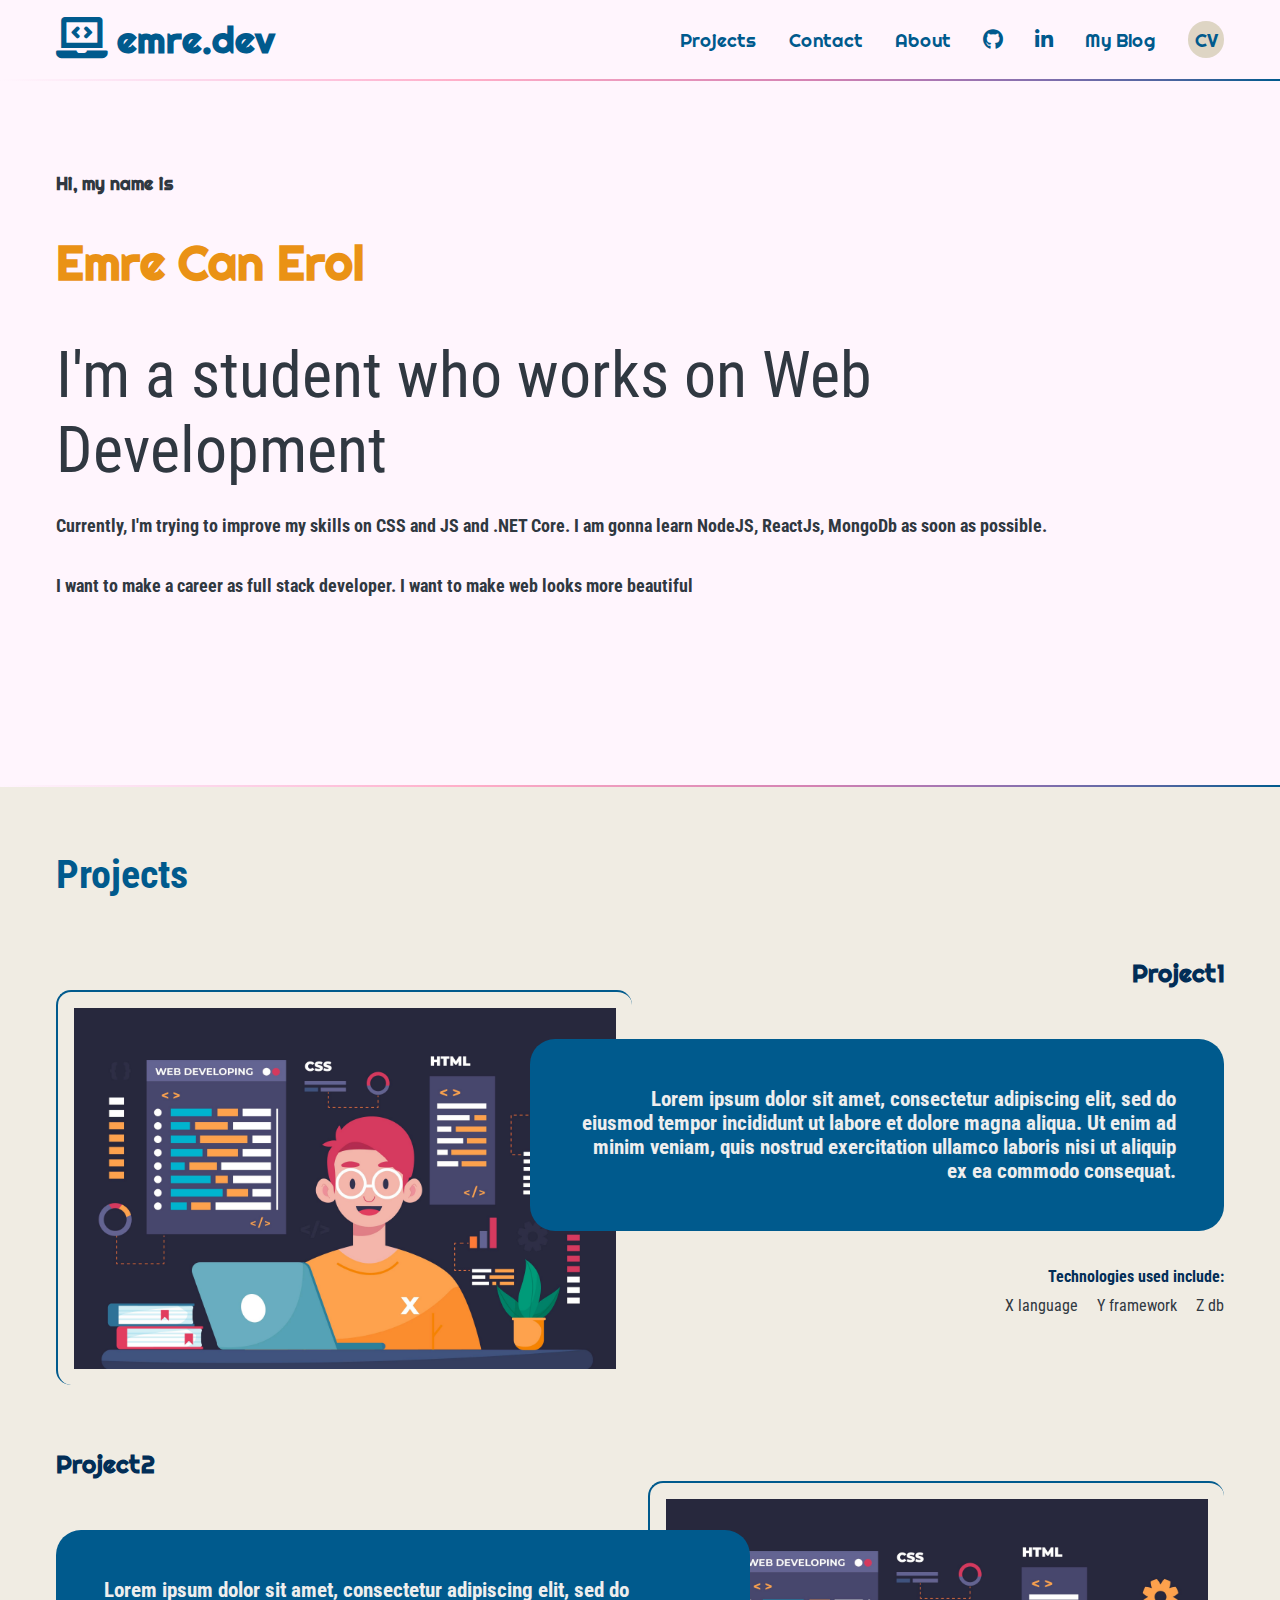
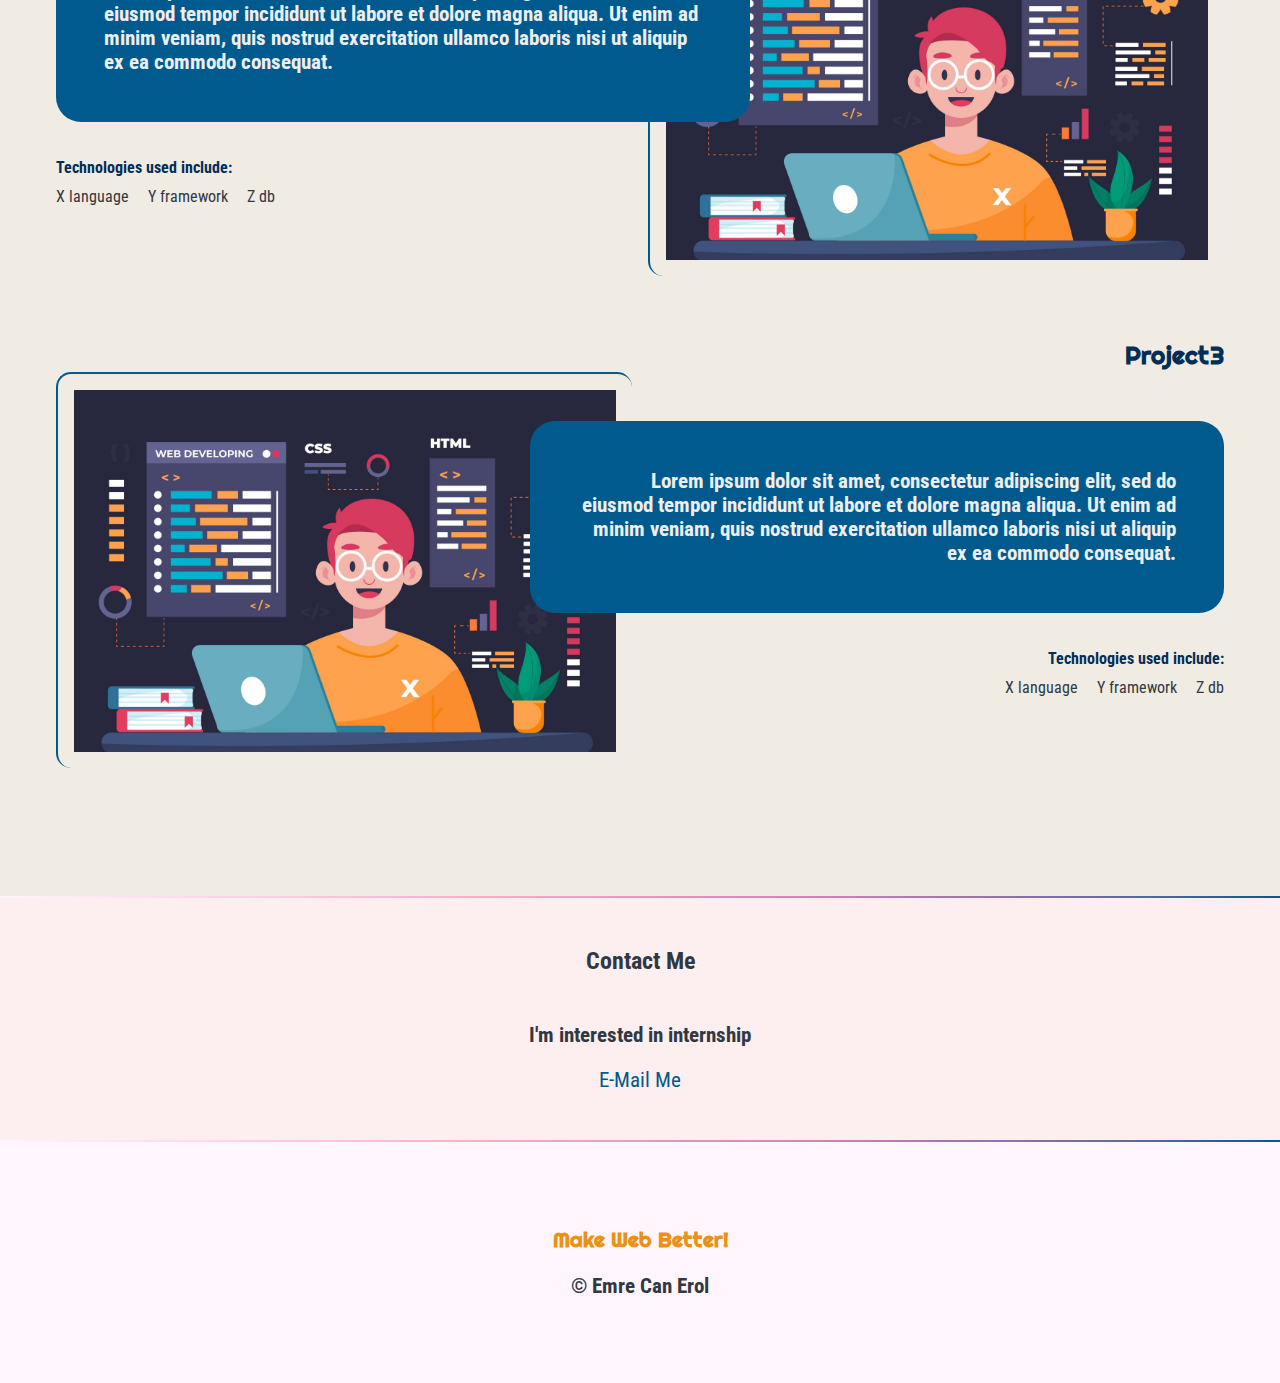
==== index.html @ 55ffd128 "a" ====
<!DOCTYPE html>
<html lang="en">
<head>
    <meta charset="UTF-8">
    <meta http-equiv="X-UA-Compatible" content="IE=edge">
    <meta name="viewport" content="width=device-width, initial-scale=1.0">
    <link rel="preconnect" href="https://fonts.googleapis.com">
    <link rel="preconnect" href="https://fonts.gstatic.com" crossorigin>
    <link href="https://fonts.googleapis.com/css2?family=Righteous&family=Roboto+Condensed:wght@300&display=swap" rel="stylesheet">
    <link rel="stylesheet" href="https://use.fontawesome.com/releases/v5.15.4/css/all.css">
    <link rel="stylesheet" href="./css/style.css">
    <title>emre.dev</title>
</head>
<body>
    <nav>
        <ul>
            <li>
                <h1>
                    <a href="index.html">
                        <span class="fas fa-laptop-code" aria-hidden="true"></span>
                        <span>emre.dev</span>
                    </a>
                </h1>
            </li> 
            <li><a href="#projects">Projects</a></li>
            <li><a href="#contact">Contact</a></li>
            <li><a href="about.html">About</a></li>
            
            <li><a href="https://github.com/emrerol" target="_blank"> <i class="fab fa-github"></i><span class="sr-only" aria-hidden="true">GitHub</span></a></li>
            
            <li><a href="https://www.linkedin.com/in/emre-can-erol-b62ba0173/" target="_blank"><i class="fab fa-linkedin-in"></i> <span class="sr-only" aria-hidden="true">LinkedIn</span></a></li>
            <li><a href="https://dev.to/emrerol" target="_blank">My Blog</a></li>

            <li><a href="" class="button">CV</a></li>
        </ul>
    </nav>
    <div class="gradient"></div>
    <section id="intro">
            <p class="name">Hi, my name is <span>Emre Can Erol</span></p>
            <h2>I'm a student who works on Web Development</h2>
            <p>Currently, I'm trying to improve my skills on CSS and JS and .NET Core. I am gonna learn NodeJS, ReactJs, MongoDb as soon as possible.
            </p>
            <p>I want to make a career as full stack developer. I want to make web looks more beautiful</p>
    </section>
    <div class="gradient"></div>
    <div class="project-section-div">
        <section id="projects">
            <h2>Projects</h2>
            <article > 
                <div class="text">
                    <h3>Project1</h3>
                    <p class="pbox">Lorem ipsum dolor sit amet, consectetur adipiscing elit, sed do eiusmod tempor incididunt ut labore et dolore magna aliqua. Ut enim ad minim veniam, quis nostrud exercitation ullamco laboris nisi ut aliquip ex ea commodo consequat.</p>
                    <h4>Technologies used include:</h4>
                    <ul>
                        <li>X language</li>
                        <li>Y framework</li>
                        <li>Z db</li>
                    </ul>
                </div>  
                <img class="project-img" src="./img/coderboy.jpg">
            </article>
            <article class="reverse">
                <div class="text">
                    <h3>Project2</h3>
                    <p class="pbox">Lorem ipsum dolor sit amet, consectetur adipiscing elit, sed do eiusmod tempor incididunt ut labore et dolore magna aliqua. Ut enim ad minim veniam, quis nostrud exercitation ullamco laboris nisi ut aliquip ex ea commodo consequat.</p>
                    <h4>Technologies used include:</h4>
                    <ul>
                        <li>X language</li>
                        <li>Y framework</li>
                        <li>Z db</li>
                    </ul>
                </div>  
                <img class="project-img" src="./img/coderboy.jpg">
            </article>
            <article>
                <div class="text">
                    <h3>Project3</h3>
                    <p class="pbox">Lorem ipsum dolor sit amet, consectetur adipiscing elit, sed do eiusmod tempor incididunt ut labore et dolore magna aliqua. Ut enim ad minim veniam, quis nostrud exercitation ullamco laboris nisi ut aliquip ex ea commodo consequat.</p>
                    <h4>Technologies used include:</h4>
                    <ul>
                        <li>X language</li>
                        <li>Y framework</li>
                        <li>Z db</li>
                    </ul>
                </div>
                <img class="project-img" src="./img/coderboy.jpg">
            </article>
        </section>
    </div>
    <div class="gradient"></div>
    <div class="contact-bgcolor">
        <section id="contact">
                <h3>Contact Me</h3>
                <p>I'm interested in internship</p>
                    <li><a href="mailto:erolemrecan@outlook.com" class="emailBtn">
                        <span >E-Mail Me</span>
                    </a></li>                    
        </section>
    </div>
</body>
<div class="gradient"></div>
<footer>
    <p class="ftrP">Make Web Better!</p>
    <p>&copy; Emre Can Erol</p>
</footer>
</html>
---- css/style.css ----
:root{
    --gray: #303841;
    --lightergray: #3A4750;
    --orange: #EA9215;
    --white:#EEEEEE;
    --whiterwhite : #FFF5FD;
    --pink: #FF96AD;
    --blue:#005A8D;
    --darkblue: #022E57;
    --beige: #DED5C4;
    --lightyellow:#FFF1BC;
    --lighterblue: #7986C7;
    --projectsclr:#F0ECE3;
    --righteous: 'Righteous', cursive;
    --roboto: 'Roboto Condensed', sans-serif;
    --font-size: 1.3rem;
}

*::selection{
    color: var(--orange);
}

html{
    box-sizing: border-box;
}

*,
*::before,
*::after{
    box-sizing: inherit;
}


body{
    padding: 0;
    margin: 0;
    font-family: var(--roboto);
    background-color: var(--whiterwhite);
    font-size: var(--font-size);
    color: var(--gray);
}

h1, h2, h3{
    margin: 0;
}

p{
    font-weight: 700;
}

h4{
    padding-top: 15px;
}

/*intro section*/

#intro{
    padding: 4rem 10rem 10rem 1rem;
    max-width: 1200px;
    margin: 0 auto;
}

#intro p{
    font-size: 1.1rem;
    line-height: 2.4;
}

#intro .name{
    font-family: var(--righteous);
}

.name span{
    color: var(--orange) ;
    font-size: 3rem;
    font-family: var(--righteous);
    display: block;
}

#intro h2{
    font-size: 4rem;
    font-weight: normal;
}

/* NavBar */

nav{
    font-family: var(--righteous);
    font-size:90%; 
    padding: 1rem;
    
}



nav li .navName {
    font-family: var(--righteous);
    color: var(--blue);

}

nav ul {
    list-style-type: none;
    padding: 0;
    margin: 0;
    display: flex;
    flex-flow: row wrap;
    justify-content:center;
    align-items:center;
    gap: 2rem;
}

nav li:first-child{
    flex-basis: 100%;
    text-align: center;  
}

nav [class*="fa-"]{
    color: var(--blue);
    font-size: 110%;
}

nav a {
    color: var(--blue);
    text-decoration: none;
    display: block;
}

nav a:hover,
nav [class*="fa-"]:hover{
    color: var(--pink);
}

.button {
    background-color: var(--beige);
    padding: 0.4rem;
    border-radius: 50px;
}

.button:hover{
    background-color: var(--blue);
    color: var(--beige);
}

@media (min-width:850px){

    nav {
        max-width: 1200px;
        margin: 0 auto;
    }

    nav li:first-child{
        flex-basis: auto;
        text-align: left;
        margin-right: auto;
    }



}

/* footer */

footer {
    text-align: center;
    padding: 4rem 0;
}

footer ul{
    list-style-type:none;
    padding: 0;
    margin: 3rem 0;
    display: flex;
    flex-flow: row wrap;
    justify-content: center;
    gap: 2rem;
    font-size: 1.5rem;
}

footer [class*="fa-"]{
    color: var(--blue);
    font-size: 110%;
}

footer a {
    color: var(--blue);
    text-decoration: none;
    display: block;
}

footer a:hover,
footer [class*="fa-"]:hover{
    color: var(--pink);
}

.ftrP {
    color: var(--orange);
    font-family: var(--righteous);
}

/*Projects*/

.project-section-div{
    background-color: var(--projectsclr);
}

.project-img{
    width: 100%;
    margin: 2rem 0 4rem 0;
    border-radius: 15px;
    border-left: 2px solid var(--blue);
    border-top: 2px solid var(--blue);
    padding: 1rem;
}

#projects{
    padding: 4rem 1rem;
}

#projects h2 {
    color: var(--blue);
    font-size: 2.5rem;
    margin-bottom: calc(2.5rem * 1.5);
}

#projects h3{
    color: var(--darkblue);
    font-family: var(--righteous);
}


#projects h4{
    color: var(--darkblue);
    font-size: 1rem;
    margin: 0;
}

.pbox{
    background-color:var(--blue);
    color: var(--white);
    padding: 3rem;
    margin-top: 50px;
    border-radius: 25px;
    font-size: 1.3rem;
}

#projects ul{
    list-style-type: none;
    padding: 0;
    margin: 0;
    display: flex;
    flex-flow: row wrap;
    justify-content: flex-start;
    gap: 1.2rem;
    font-size: 1rem;
}

@media (min-width:550px){
    article{
        display: grid;
        grid-template-columns: repeat(10,1fr);
        gap: 1rem;
    }

    #projects{
        max-width: 1200px;
        margin: 0 auto;
    }

    .project-img{
        grid-column: 1/6;
        grid-row: 1/2;
    }
    .text{
        grid-column: 5/11;
        grid-row:1/2;
        order: 2;
        text-align: right;
    }

    #projects ul {
        justify-content: flex-end;
        padding-top: 10px;
    }

    #projects .reverse .text{
        grid-column: 1/7;
        order: 2;
        text-align: left;
        
    }

    .reverse .project-img{
        width: 100%;
        margin: 2rem 0 4rem 0;
        border-radius: 15px;
        border-left: 2px solid var(--blue);
        border-top: 2px solid var(--blue);
        padding: 1rem;
        grid-column: 6/11;
        grid-row: 1/2;
    }

    #projects .reverse ul{
        justify-content: flex-start;
    }

    
}






/* Contact */

.contact-bgcolor{
    background-color:#FDEFEF;
}

.gradient{
    background-image: linear-gradient(to left, #005a8d, #4f65a0, #806ead, #ac77b3, #d482b3, #e390b9, #f19fc0, #ffaec8, #fec0da, #fdd2e8, #fde4f4, #fff5fd);
    height: 2px;
}

#contact {
    text-align: center;
    width: 400px;
    margin: 0 auto;
    padding: 3rem 0;
    
}

#contact p{
    margin-top: 3rem;
}

#contact li{
    list-style-type: none;
}

#contact a{
    color: var(--blue);
    text-align: center;
    text-decoration: none;

}

#contact a:hover{
    list-style-type: none;
    color: var(--lighterblue)
}
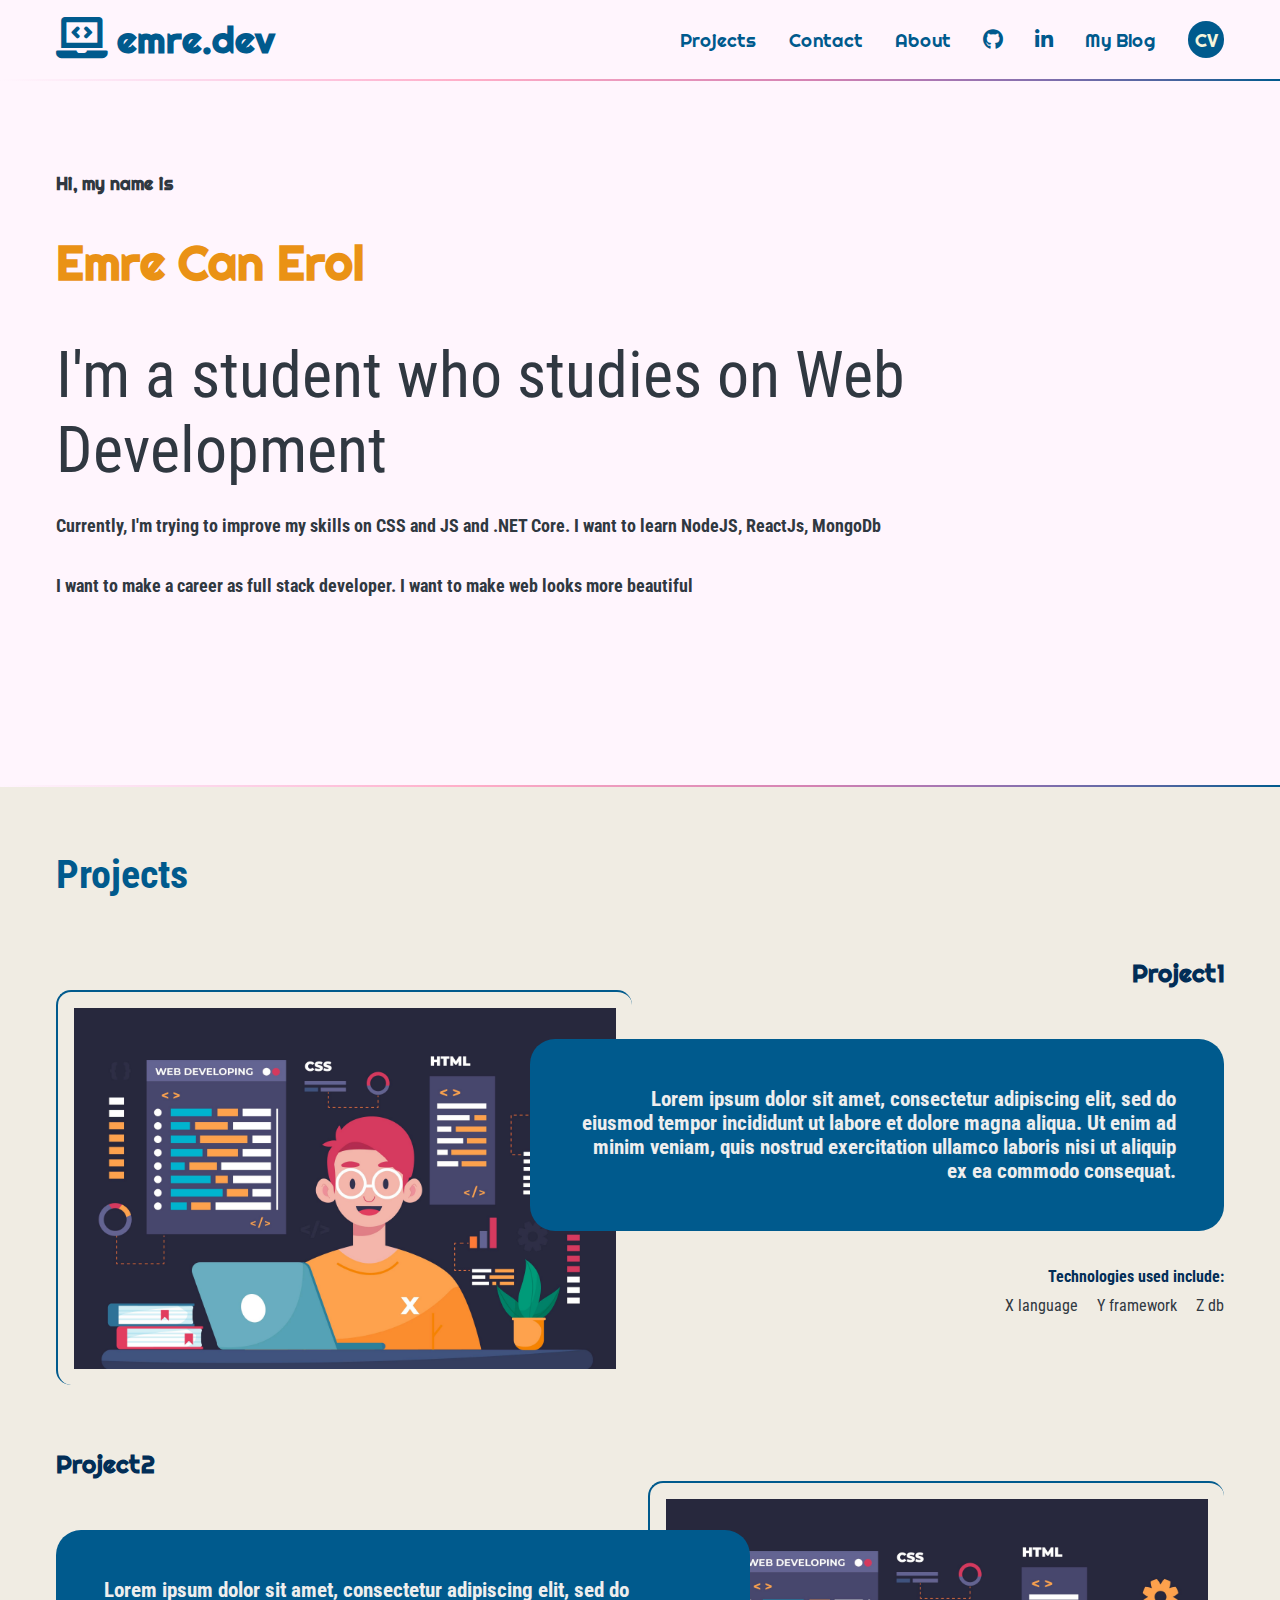
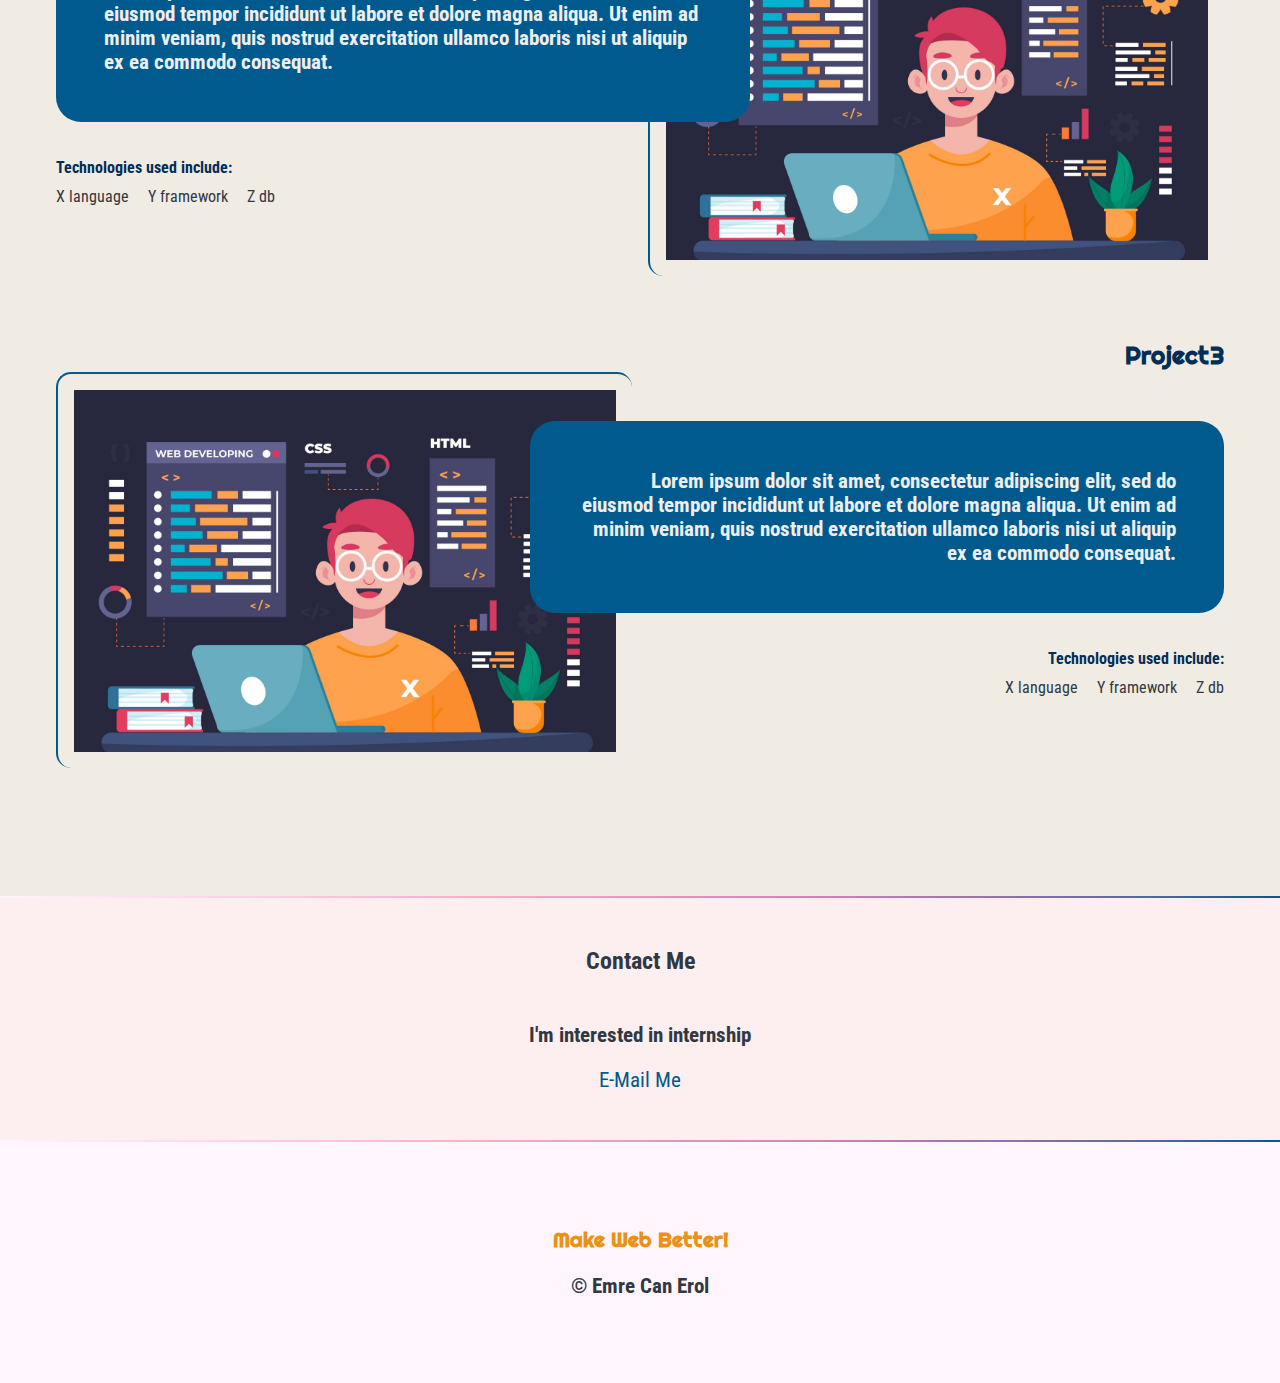
==== commit f8dd1917: "s" ====
--- a/index.html
+++ b/index.html
@@ -37,8 +37,8 @@
     <div class="gradient"></div>
     <section id="intro">
             <p class="name">Hi, my name is <span>Emre Can Erol</span></p>
-            <h2>I'm a student who works on Web Development</h2>
-            <p>Currently, I'm trying to improve my skills on CSS and JS and .NET Core. I am gonna learn NodeJS, ReactJs, MongoDb as soon as possible.
+            <h2>I'm a student who studies on Web Development</h2>
+            <p>Currently, I'm trying to improve my skills on CSS and JS and .NET Core. I want to learn NodeJS, ReactJs, MongoDb
             </p>
             <p>I want to make a career as full stack developer. I want to make web looks more beautiful</p>
     </section>
--- a/css/style.css
+++ b/css/style.css
@@ -131,14 +131,15 @@
 }
 
 .button {
-    background-color: var(--beige);
+    background-color: var(--blue);
     padding: 0.4rem;
     border-radius: 50px;
+    color:beige;
 }
 
 .button:hover{
-    background-color: var(--blue);
-    color: var(--beige);
+    background-color: var(--beige);
+    color: var(--blue);
 }
 
 @media (min-width:850px){
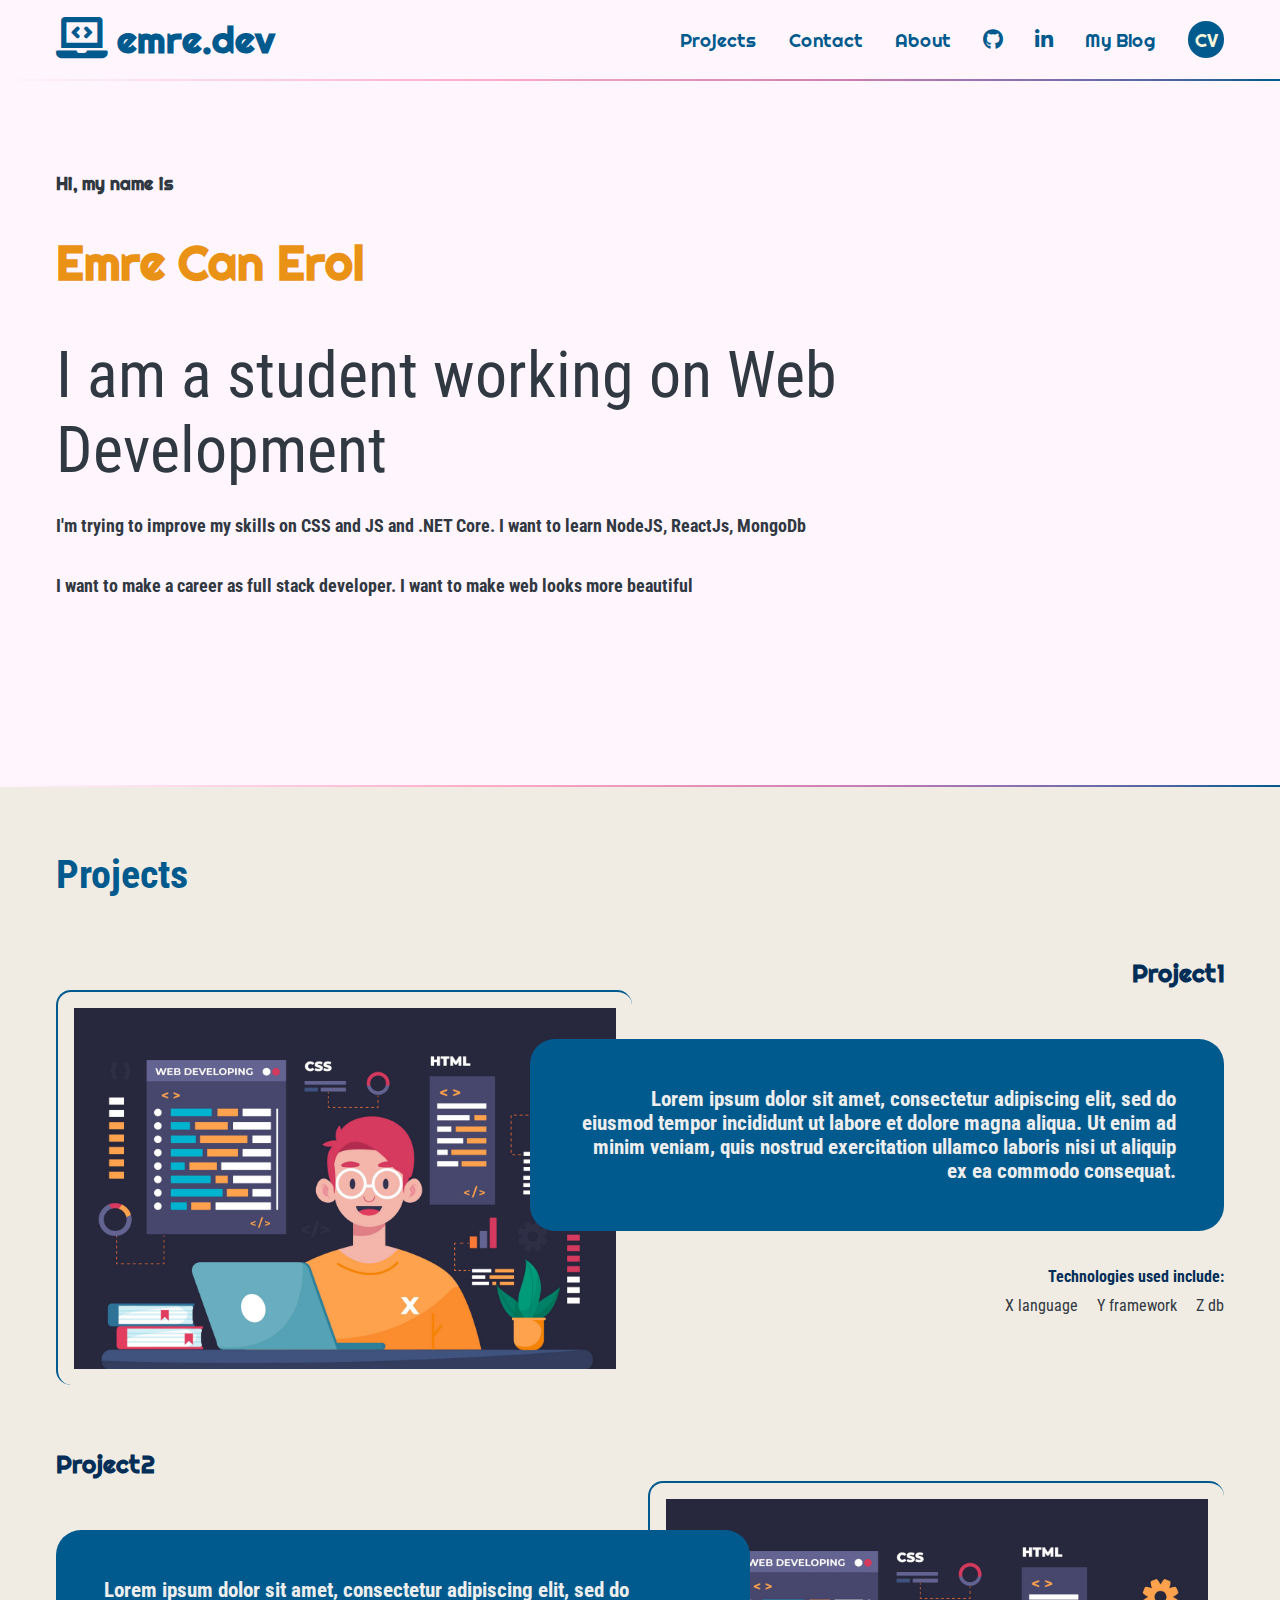
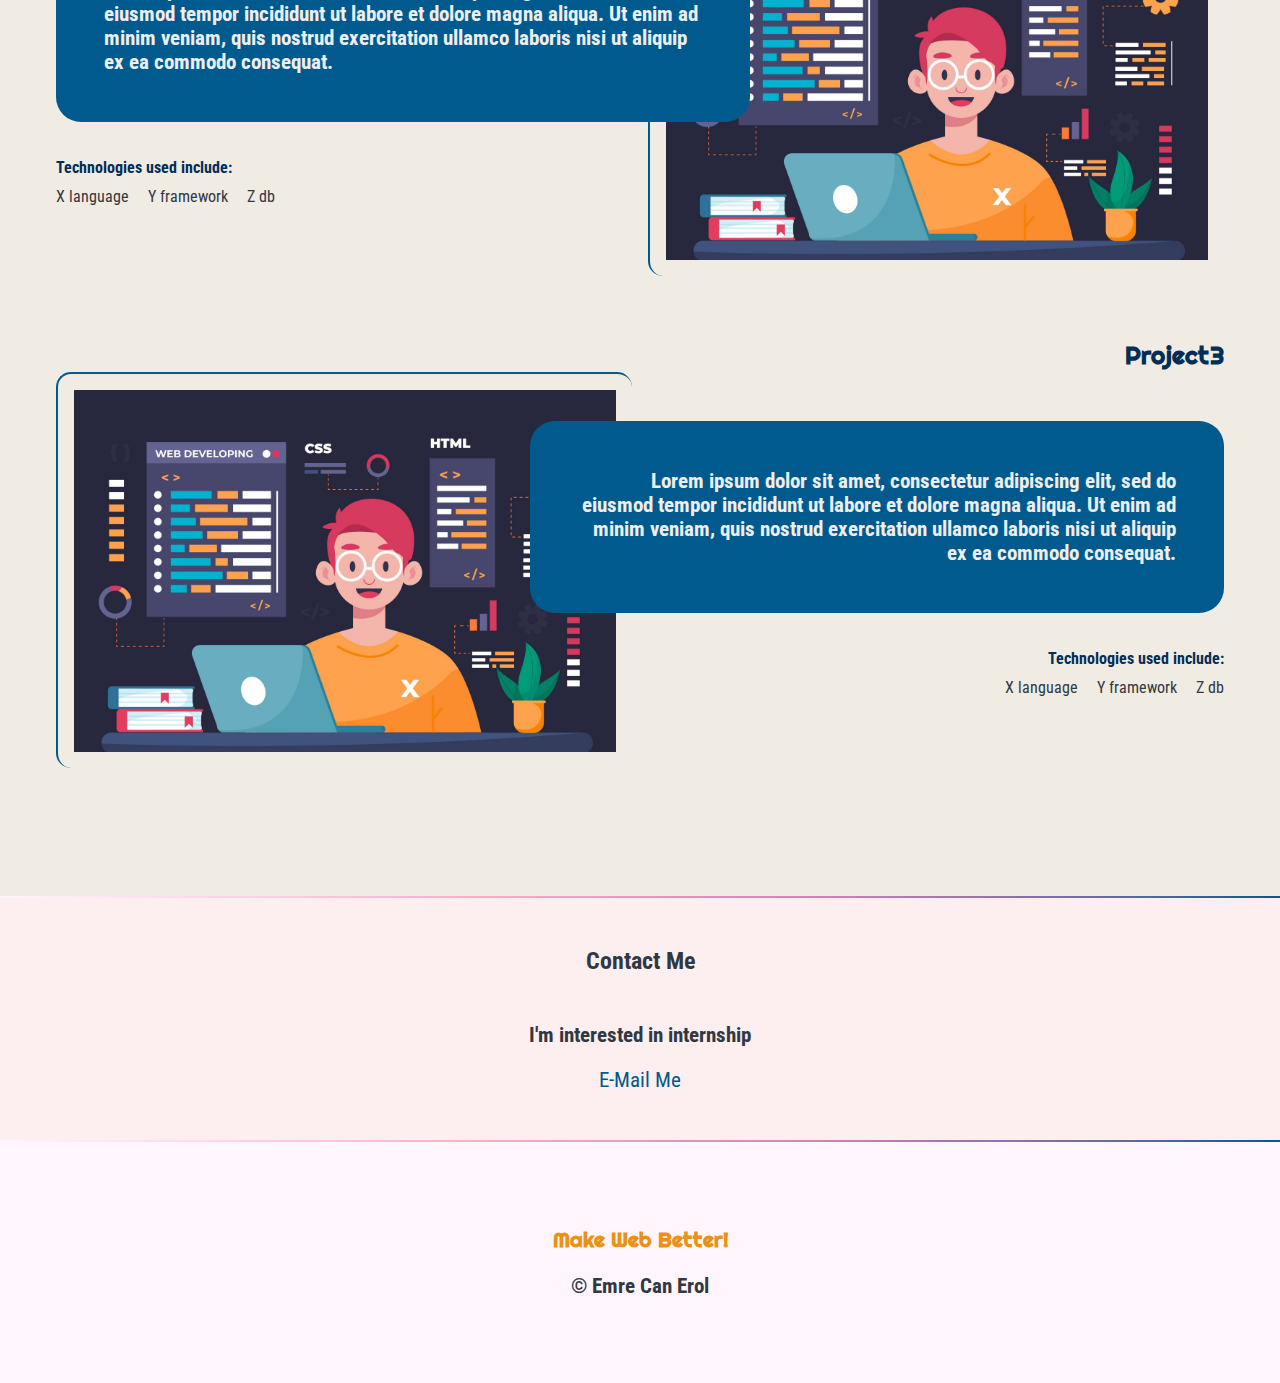
==== commit 5e69ee5e: "s" ====
--- a/index.html
+++ b/index.html
@@ -37,8 +37,8 @@
     <div class="gradient"></div>
     <section id="intro">
             <p class="name">Hi, my name is <span>Emre Can Erol</span></p>
-            <h2>I'm a student who studies on Web Development</h2>
-            <p>Currently, I'm trying to improve my skills on CSS and JS and .NET Core. I want to learn NodeJS, ReactJs, MongoDb
+            <h2>I am a student working on Web Development</h2>
+            <p>I'm trying to improve my skills on CSS and JS and .NET Core. I want to learn NodeJS, ReactJs, MongoDb
             </p>
             <p>I want to make a career as full stack developer. I want to make web looks more beautiful</p>
     </section>
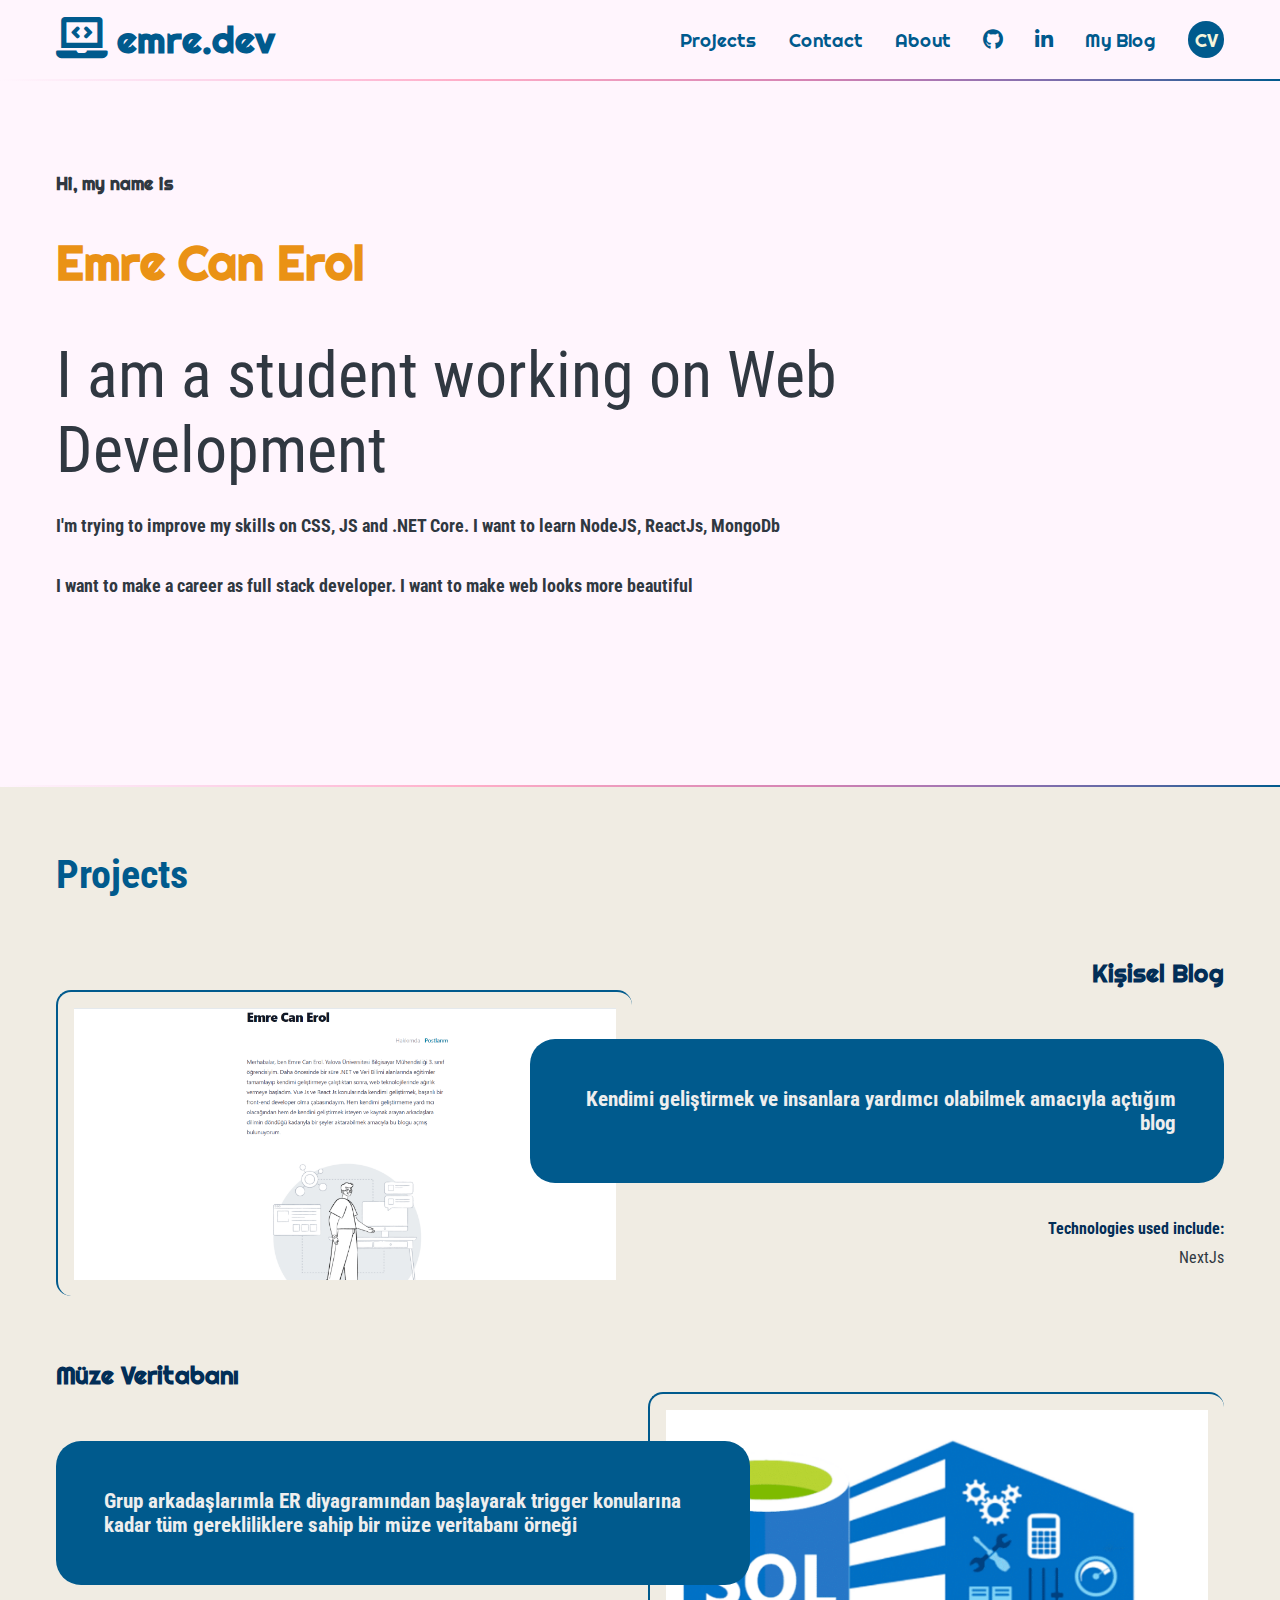
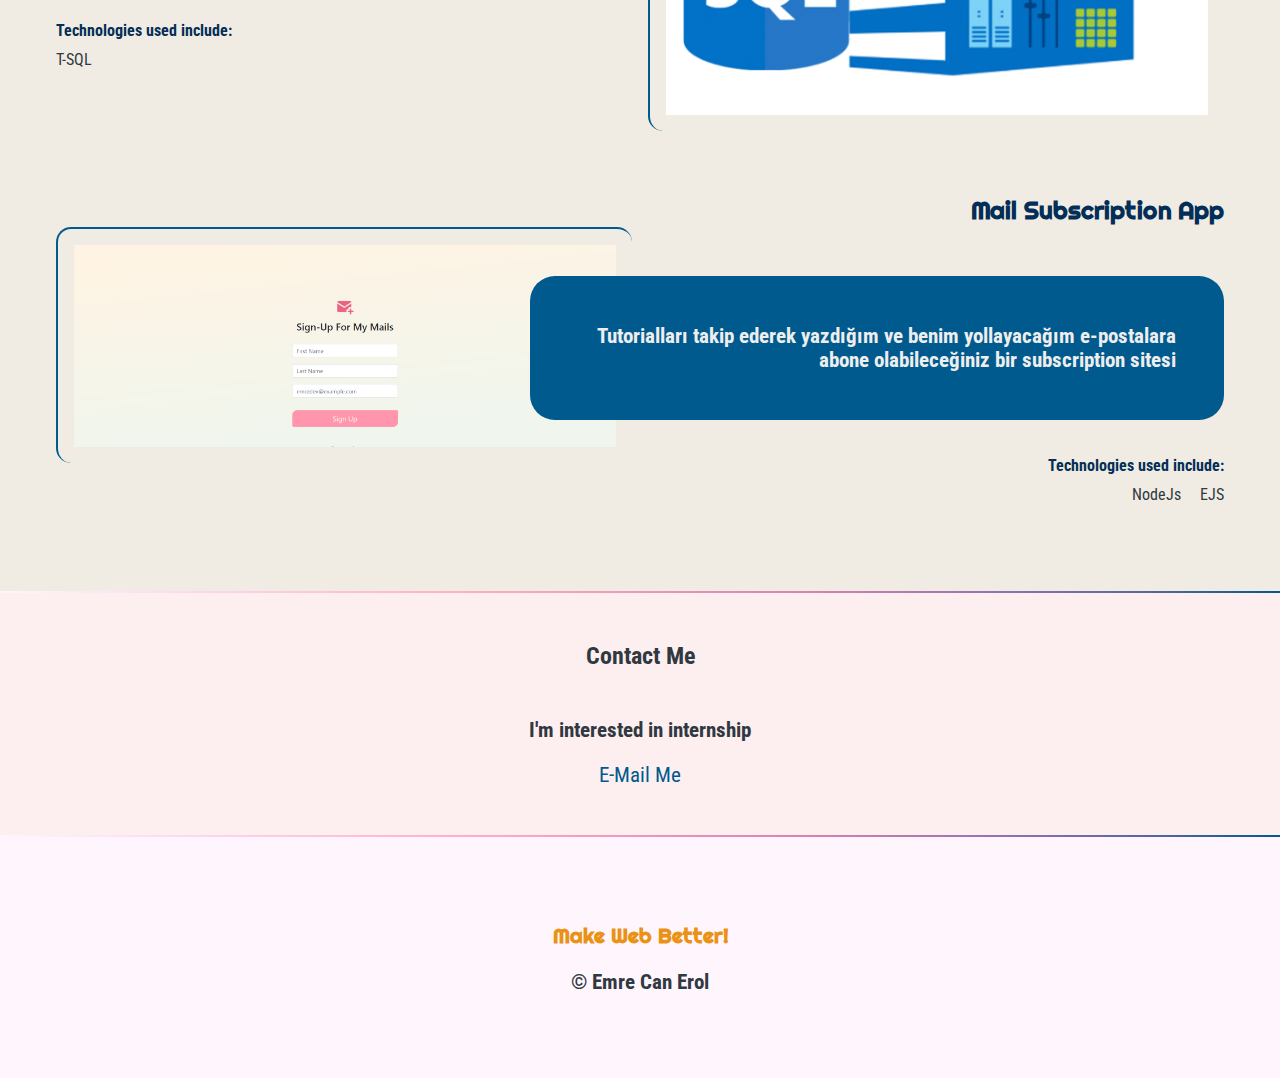
==== commit 4ee24a41: "projeler eklendi" ====
--- a/index.html
+++ b/index.html
@@ -29,16 +29,16 @@
             <li><a href="https://github.com/emrerol" target="_blank"> <i class="fab fa-github"></i><span class="sr-only" aria-hidden="true">GitHub</span></a></li>
             
             <li><a href="https://www.linkedin.com/in/emre-can-erol-b62ba0173/" target="_blank"><i class="fab fa-linkedin-in"></i> <span class="sr-only" aria-hidden="true">LinkedIn</span></a></li>
-            <li><a href="https://dev.to/emrerol" target="_blank">My Blog</a></li>
+            <li><a href="https://emrerolblog.vercel.app/" target="_blank">My Blog</a></li>
 
-            <li><a href="" class="button">CV</a></li>
+            <li><a href="https://dl.dropboxusercontent.com/s/xr59biryh8d542l/EmreCanErolCv.pdf?dl=0" download="EmreCanErolCv.pdf" class="button" >CV</a></li>
         </ul>
     </nav>
     <div class="gradient"></div>
     <section id="intro">
             <p class="name">Hi, my name is <span>Emre Can Erol</span></p>
             <h2>I am a student working on Web Development</h2>
-            <p>I'm trying to improve my skills on CSS and JS and .NET Core. I want to learn NodeJS, ReactJs, MongoDb
+            <p>I'm trying to improve my skills on CSS, JS and .NET Core. I want to learn NodeJS, ReactJs, MongoDb
             </p>
             <p>I want to make a career as full stack developer. I want to make web looks more beautiful</p>
     </section>
@@ -48,42 +48,37 @@
             <h2>Projects</h2>
             <article > 
                 <div class="text">
-                    <h3>Project1</h3>
-                    <p class="pbox">Lorem ipsum dolor sit amet, consectetur adipiscing elit, sed do eiusmod tempor incididunt ut labore et dolore magna aliqua. Ut enim ad minim veniam, quis nostrud exercitation ullamco laboris nisi ut aliquip ex ea commodo consequat.</p>
+                    <h3>Kişisel Blog</h3>
+                    <p class="pbox">Kendimi geliştirmek ve insanlara yardımcı olabilmek amacıyla açtığım blog</p>
                     <h4>Technologies used include:</h4>
                     <ul>
-                        <li>X language</li>
-                        <li>Y framework</li>
-                        <li>Z db</li>
+                        <li>NextJs</li>
                     </ul>
                 </div>  
-                <img class="project-img" src="./img/coderboy.jpg">
+                <img class="project-img" src="./img/Project1.png">
             </article>
             <article class="reverse">
                 <div class="text">
-                    <h3>Project2</h3>
-                    <p class="pbox">Lorem ipsum dolor sit amet, consectetur adipiscing elit, sed do eiusmod tempor incididunt ut labore et dolore magna aliqua. Ut enim ad minim veniam, quis nostrud exercitation ullamco laboris nisi ut aliquip ex ea commodo consequat.</p>
+                    <h3>Müze Veritabanı</h3>
+                    <p class="pbox">Grup arkadaşlarımla ER diyagramından başlayarak trigger konularına kadar tüm gerekliliklere sahip bir müze veritabanı örneği</p>
                     <h4>Technologies used include:</h4>
                     <ul>
-                        <li>X language</li>
-                        <li>Y framework</li>
-                        <li>Z db</li>
+                        <li>T-SQL</li>
                     </ul>
                 </div>  
-                <img class="project-img" src="./img/coderboy.jpg">
+                <img class="project-img" src="./img/project2.png">
             </article>
             <article>
                 <div class="text">
-                    <h3>Project3</h3>
-                    <p class="pbox">Lorem ipsum dolor sit amet, consectetur adipiscing elit, sed do eiusmod tempor incididunt ut labore et dolore magna aliqua. Ut enim ad minim veniam, quis nostrud exercitation ullamco laboris nisi ut aliquip ex ea commodo consequat.</p>
+                    <h3>Mail Subscription App</h3>
+                    <p class="pbox">Tutorialları takip ederek yazdığım ve benim yollayacağım e-postalara abone olabileceğiniz bir subscription sitesi</p>
                     <h4>Technologies used include:</h4>
                     <ul>
-                        <li>X language</li>
-                        <li>Y framework</li>
-                        <li>Z db</li>
+                        <li>NodeJs</li>
+                        <li>EJS</li>
                     </ul>
                 </div>
-                <img class="project-img" src="./img/coderboy.jpg">
+                <img class="project-img" src="./img/project4.png">
             </article>
         </section>
     </div>
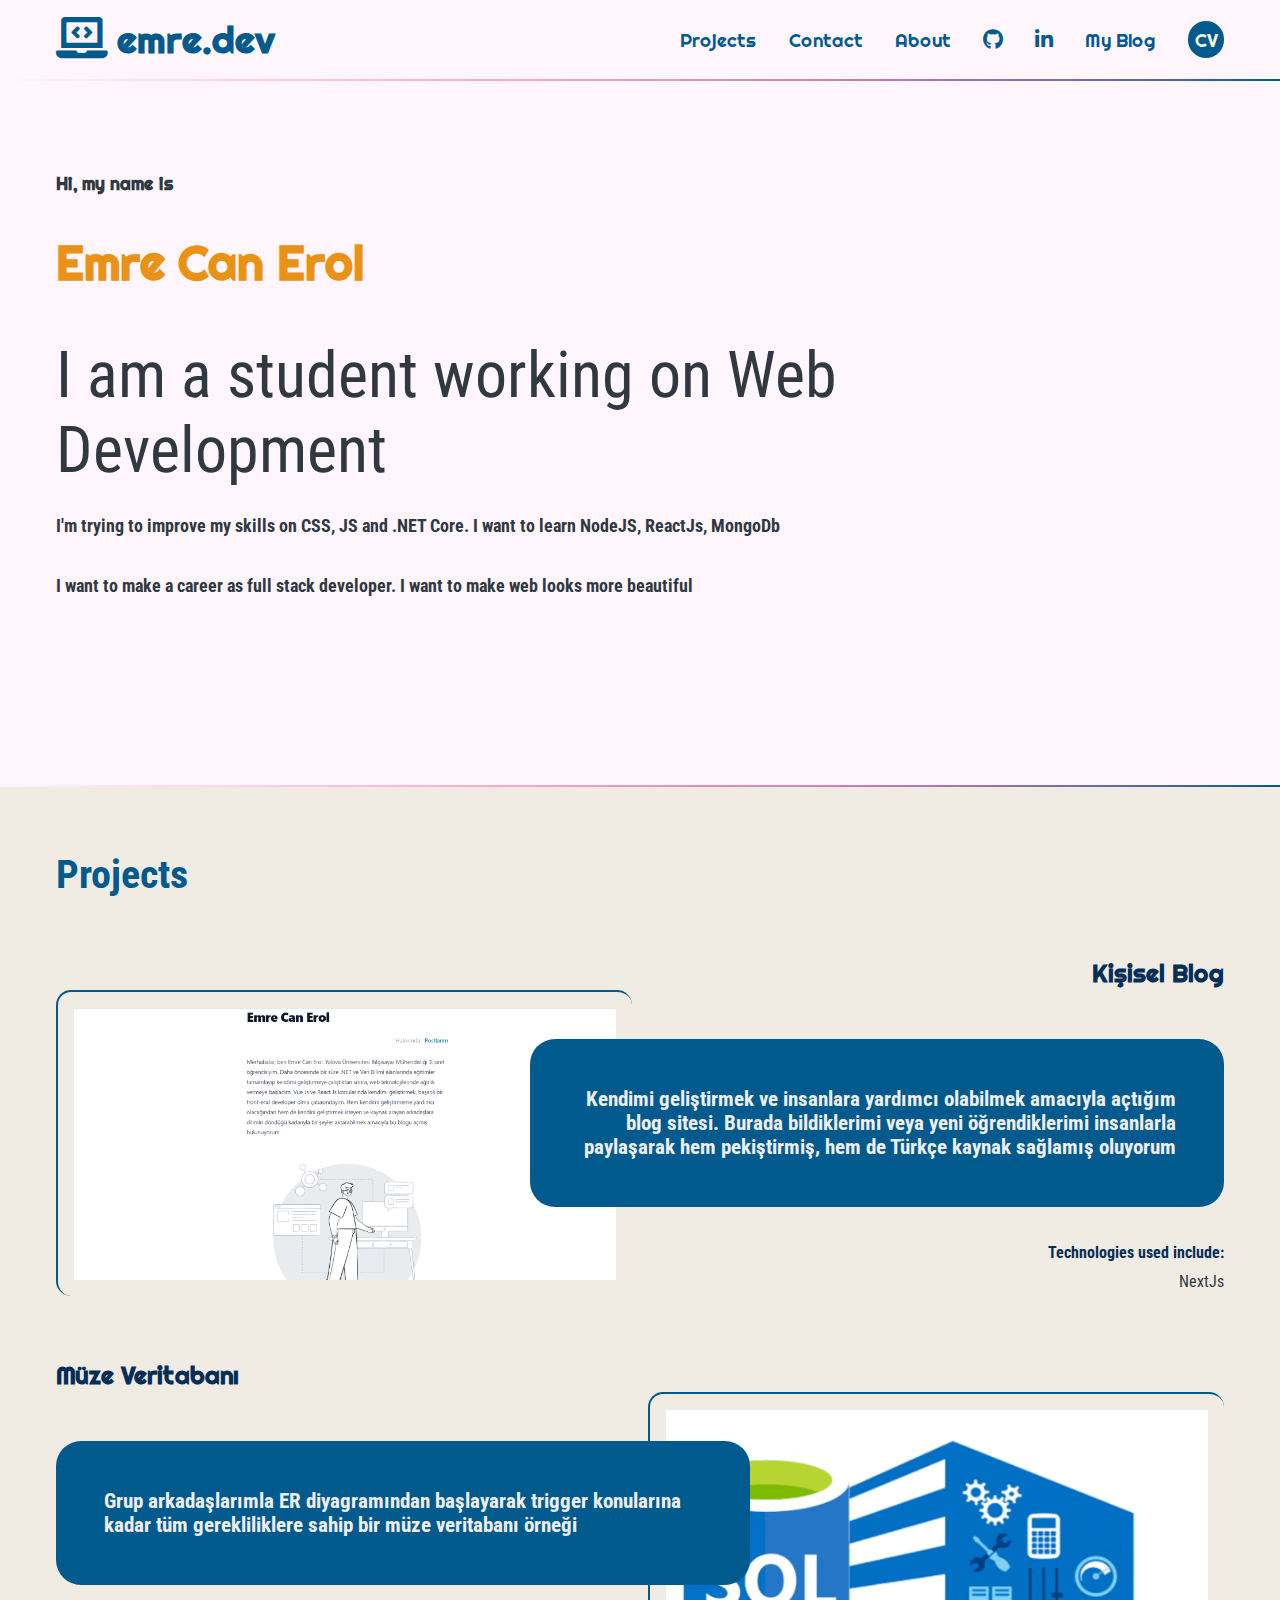
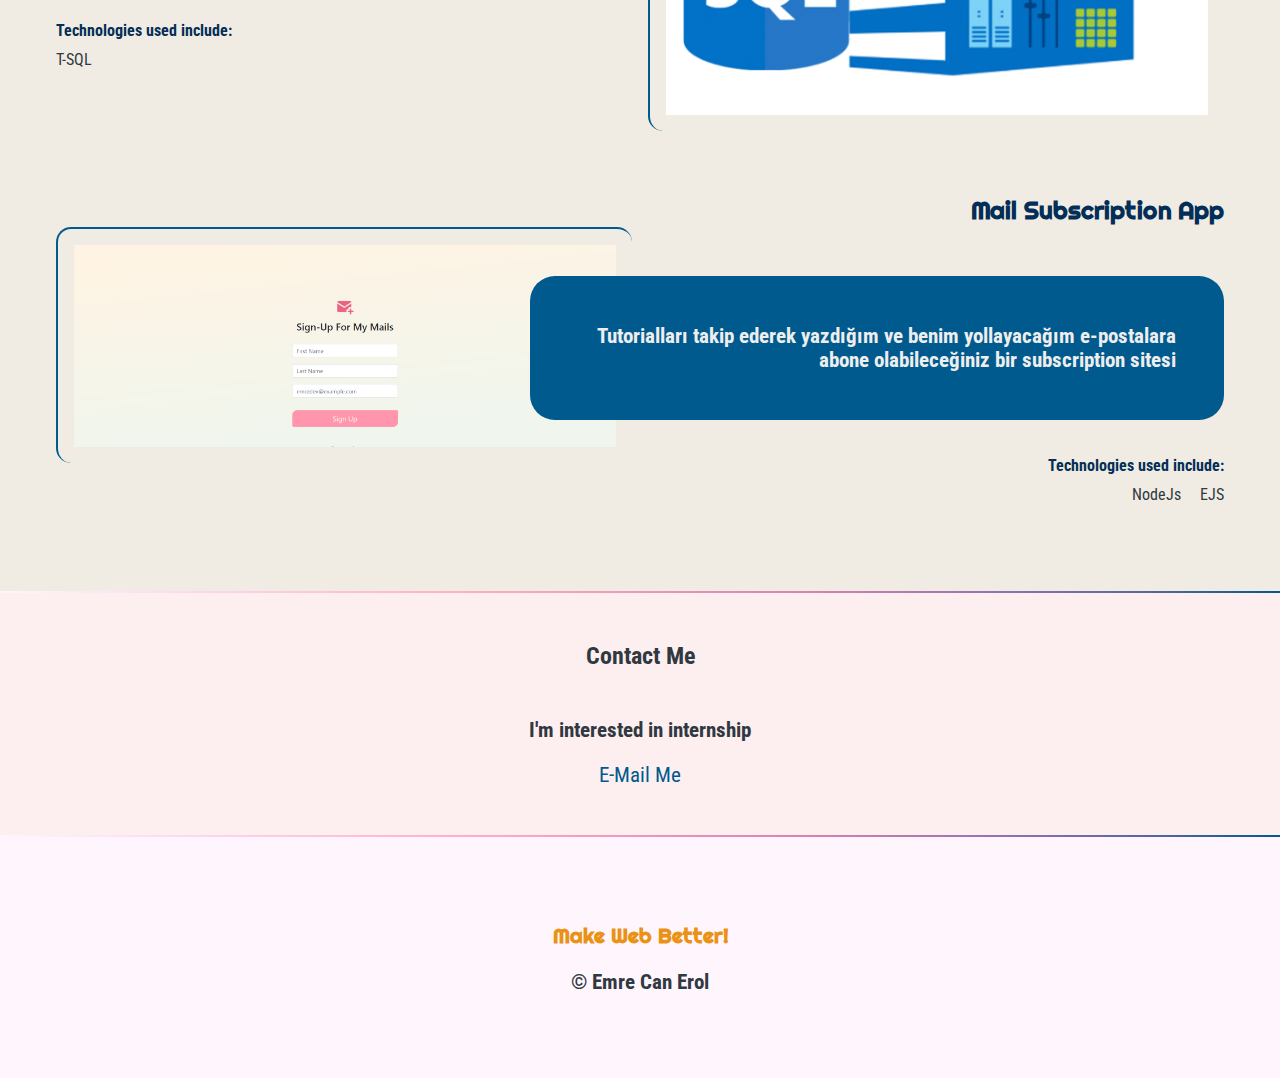
==== commit 29012ff1: "info" ====
--- a/index.html
+++ b/index.html
@@ -49,7 +49,7 @@
             <article > 
                 <div class="text">
                     <h3>Kişisel Blog</h3>
-                    <p class="pbox">Kendimi geliştirmek ve insanlara yardımcı olabilmek amacıyla açtığım blog</p>
+                    <p class="pbox">Kendimi geliştirmek ve insanlara yardımcı olabilmek amacıyla açtığım blog sitesi. Burada bildiklerimi veya yeni öğrendiklerimi insanlarla paylaşarak hem pekiştirmiş, hem de Türkçe kaynak sağlamış oluyorum</p>
                     <h4>Technologies used include:</h4>
                     <ul>
                         <li>NextJs</li>
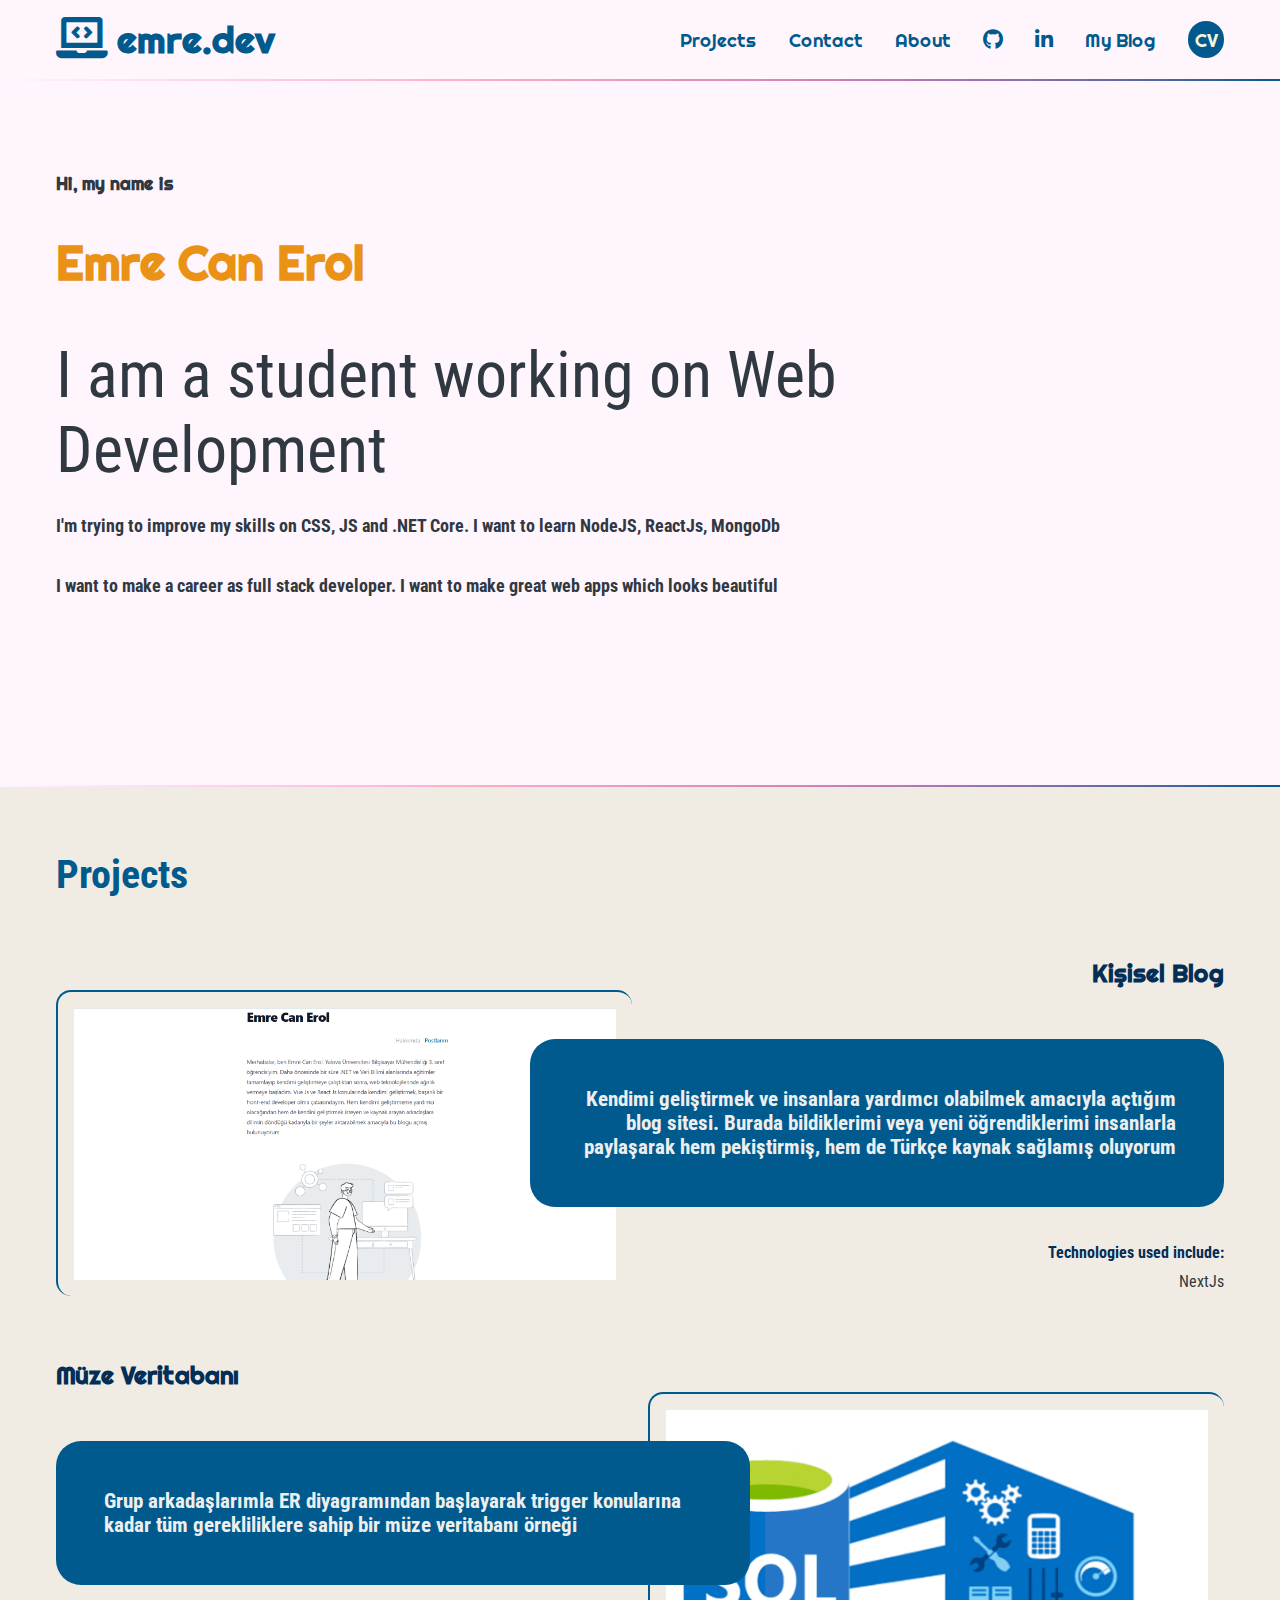
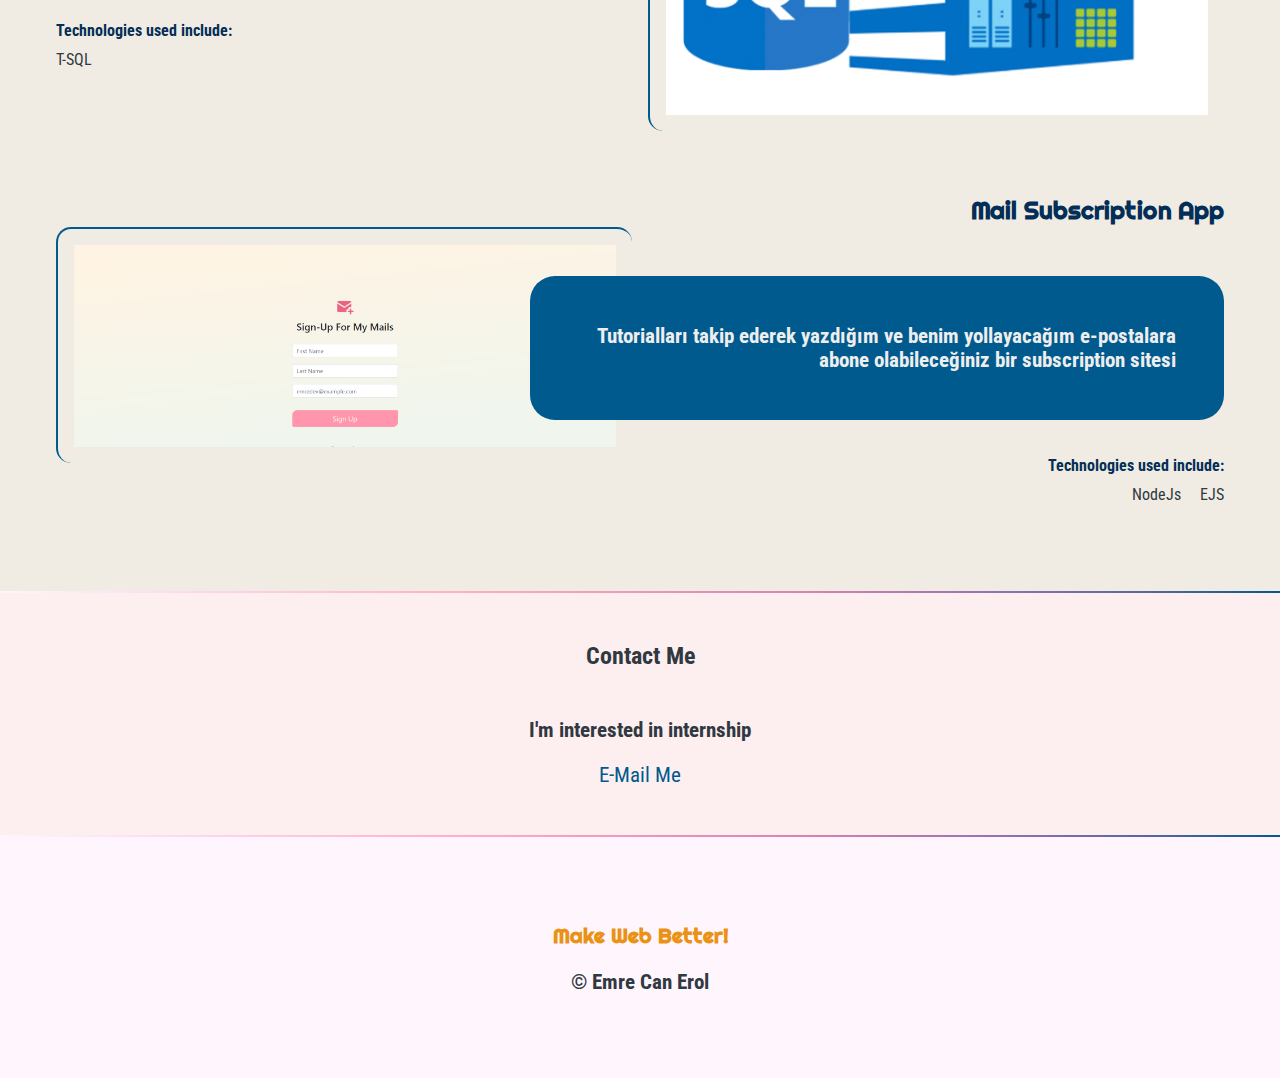
==== commit 645f9132: "desc" ====
--- a/index.html
+++ b/index.html
@@ -9,7 +9,7 @@
     <link href="https://fonts.googleapis.com/css2?family=Righteous&family=Roboto+Condensed:wght@300&display=swap" rel="stylesheet">
     <link rel="stylesheet" href="https://use.fontawesome.com/releases/v5.15.4/css/all.css">
     <link rel="stylesheet" href="./css/style.css">
-    <title>emre.dev</title>
+    <title>Emre Can Erol</title>
 </head>
 <body>
     <nav>
@@ -40,7 +40,7 @@
             <h2>I am a student working on Web Development</h2>
             <p>I'm trying to improve my skills on CSS, JS and .NET Core. I want to learn NodeJS, ReactJs, MongoDb
             </p>
-            <p>I want to make a career as full stack developer. I want to make web looks more beautiful</p>
+            <p>I want to make a career as full stack developer. I want to make great web apps which looks beautiful</p>
     </section>
     <div class="gradient"></div>
     <div class="project-section-div">
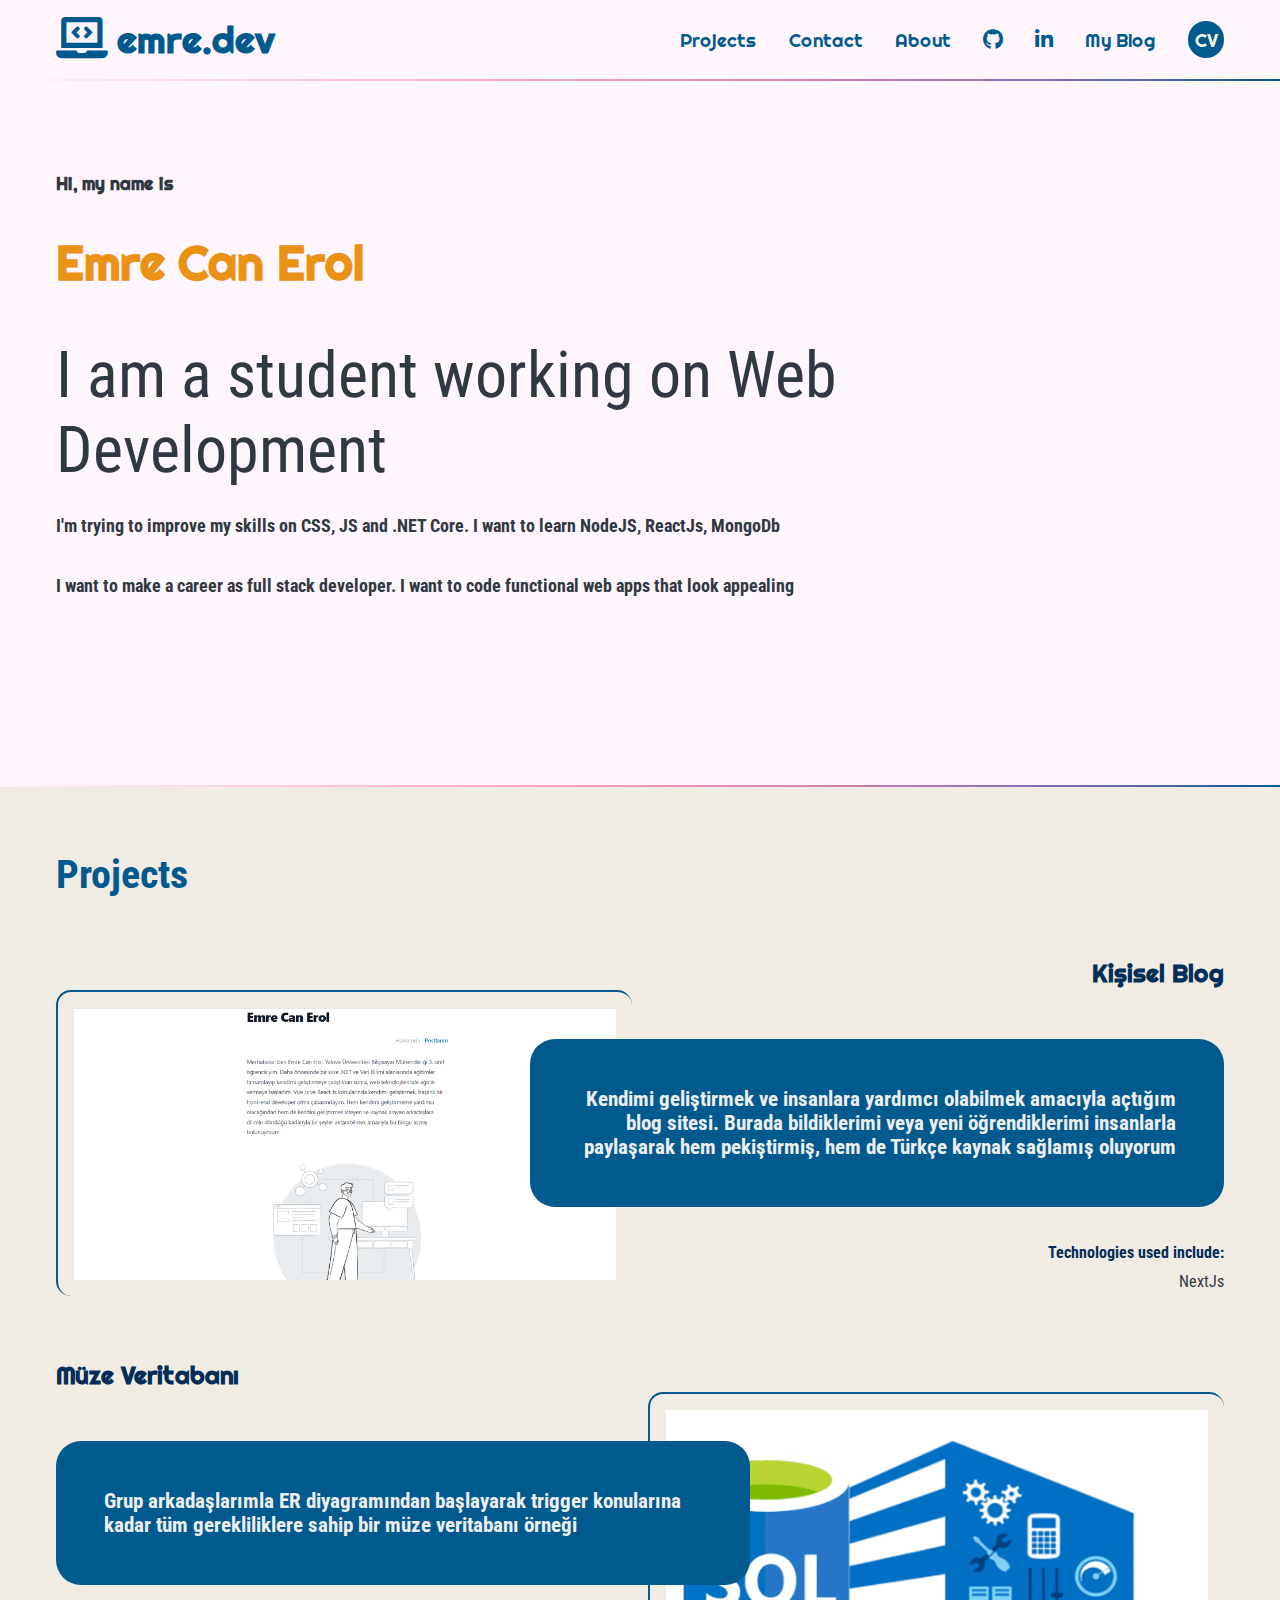
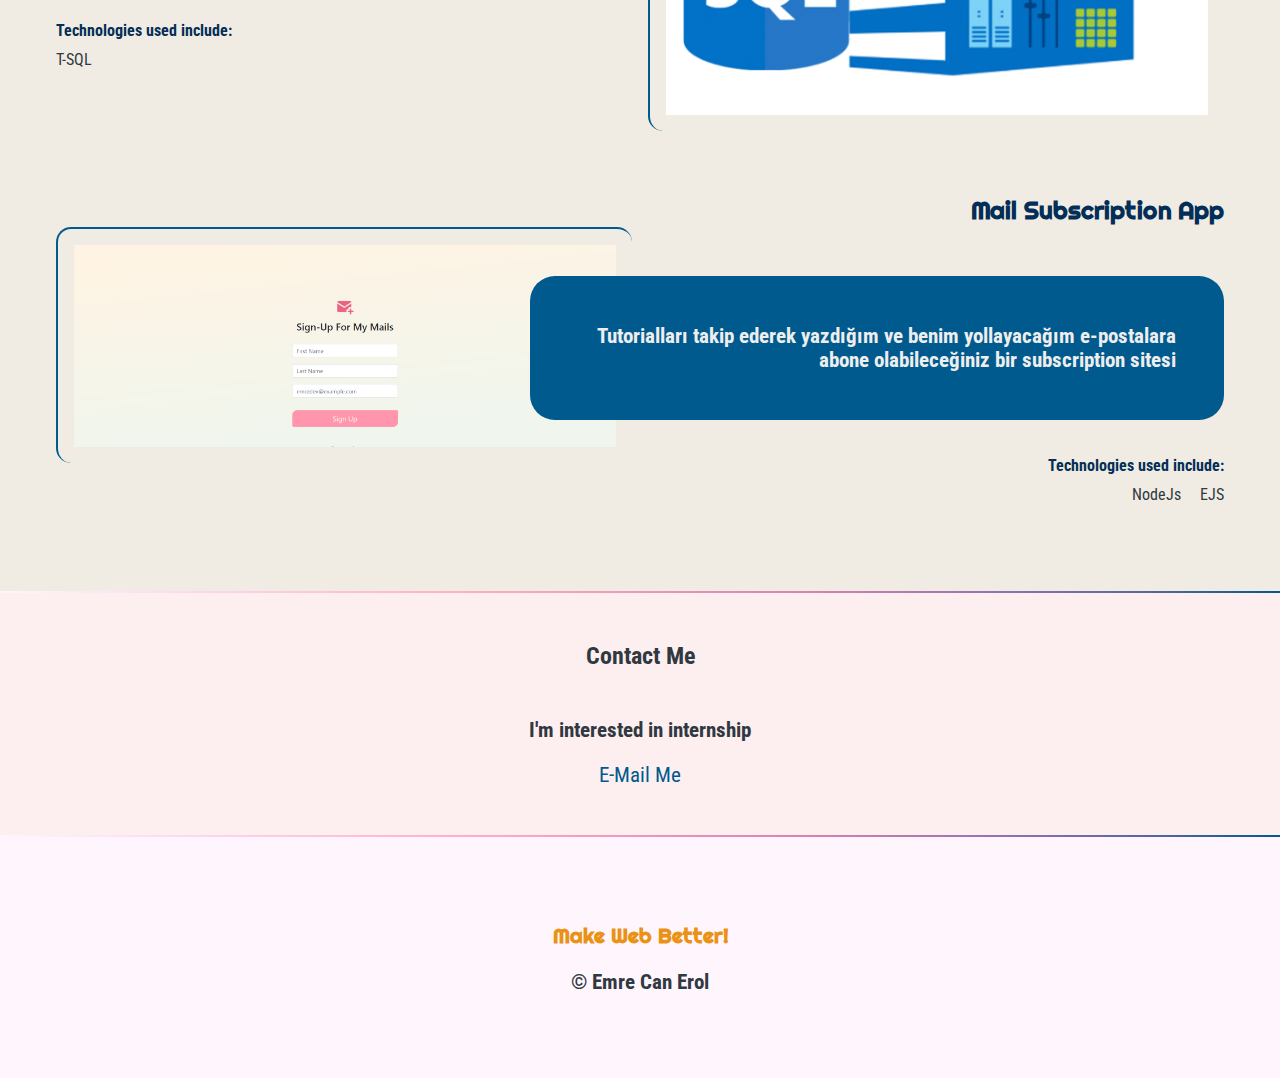
==== commit 0a9154c6: "Update index.html" ====
--- a/index.html
+++ b/index.html
@@ -40,7 +40,7 @@
             <h2>I am a student working on Web Development</h2>
             <p>I'm trying to improve my skills on CSS, JS and .NET Core. I want to learn NodeJS, ReactJs, MongoDb
             </p>
-            <p>I want to make a career as full stack developer. I want to make great web apps which looks beautiful</p>
+            <p>I want to make a career as full stack developer. I want to code functional web apps that look appealing</p>
     </section>
     <div class="gradient"></div>
     <div class="project-section-div">
